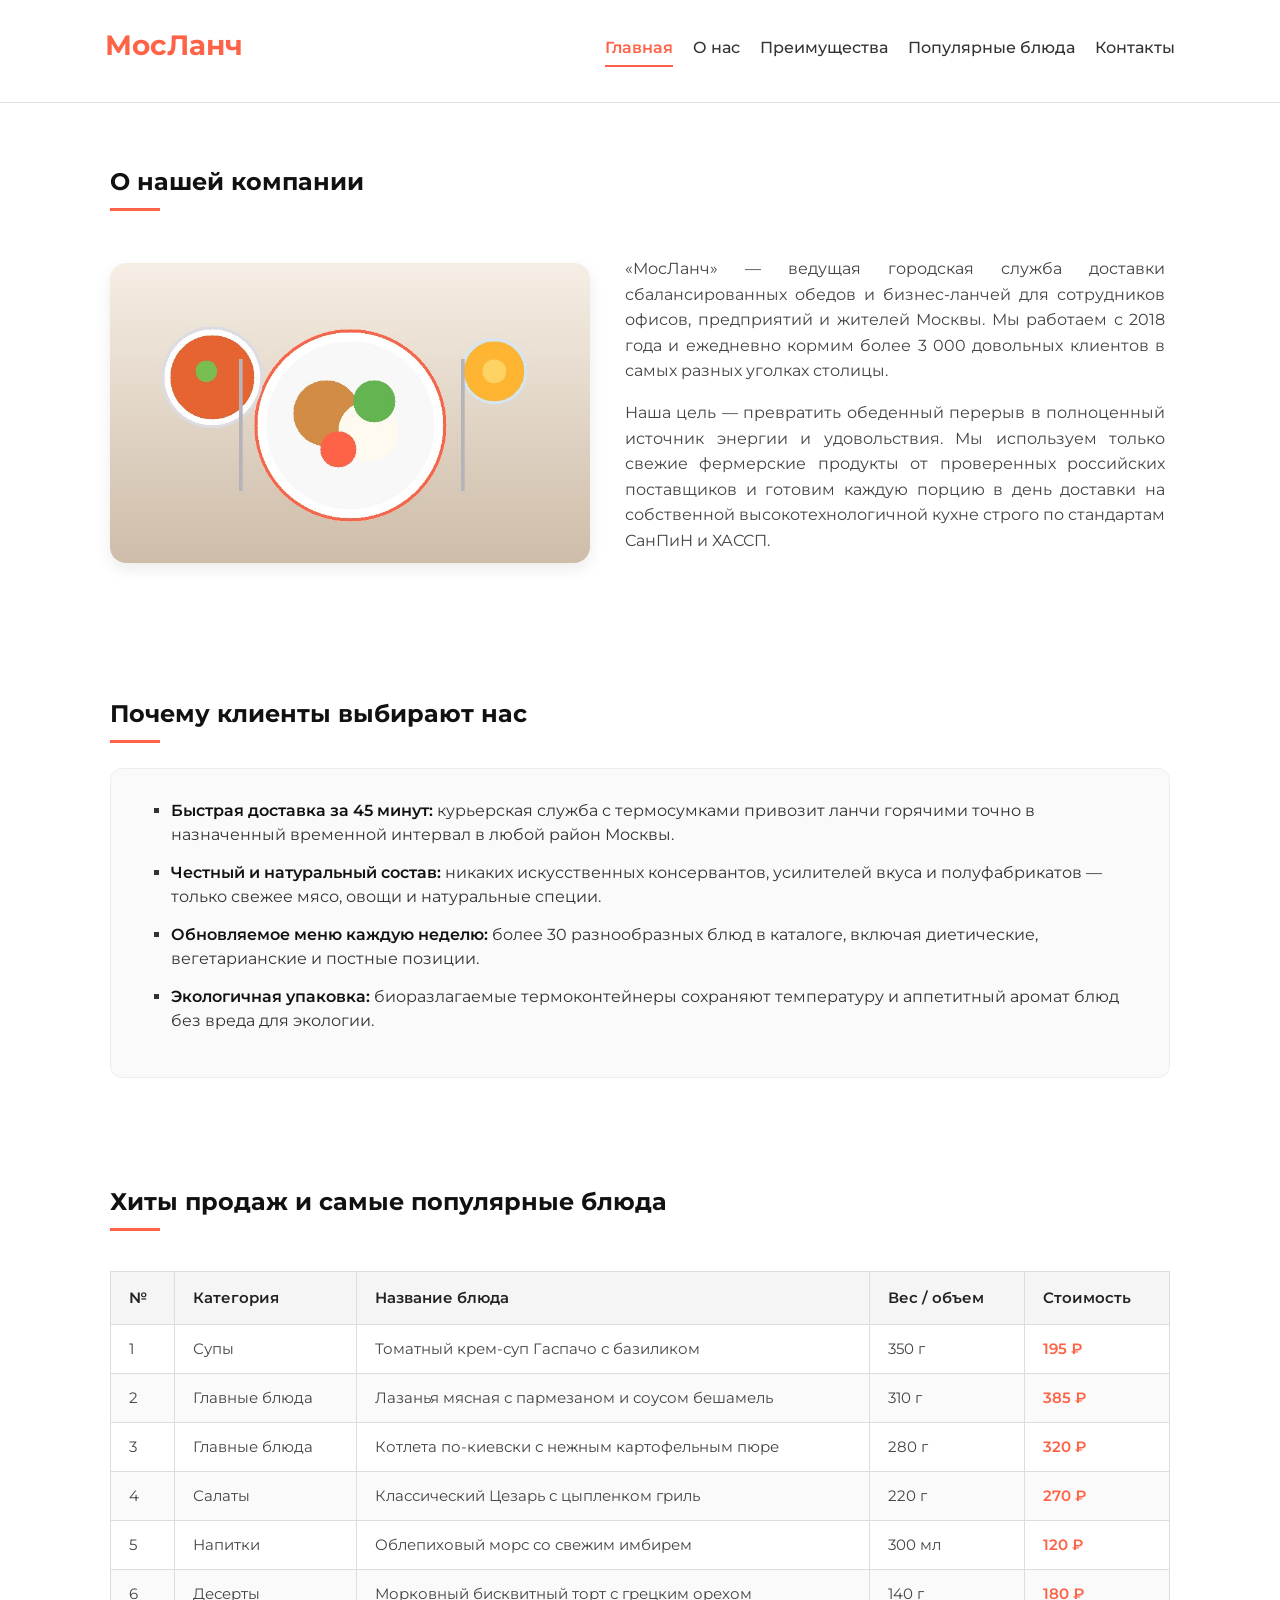
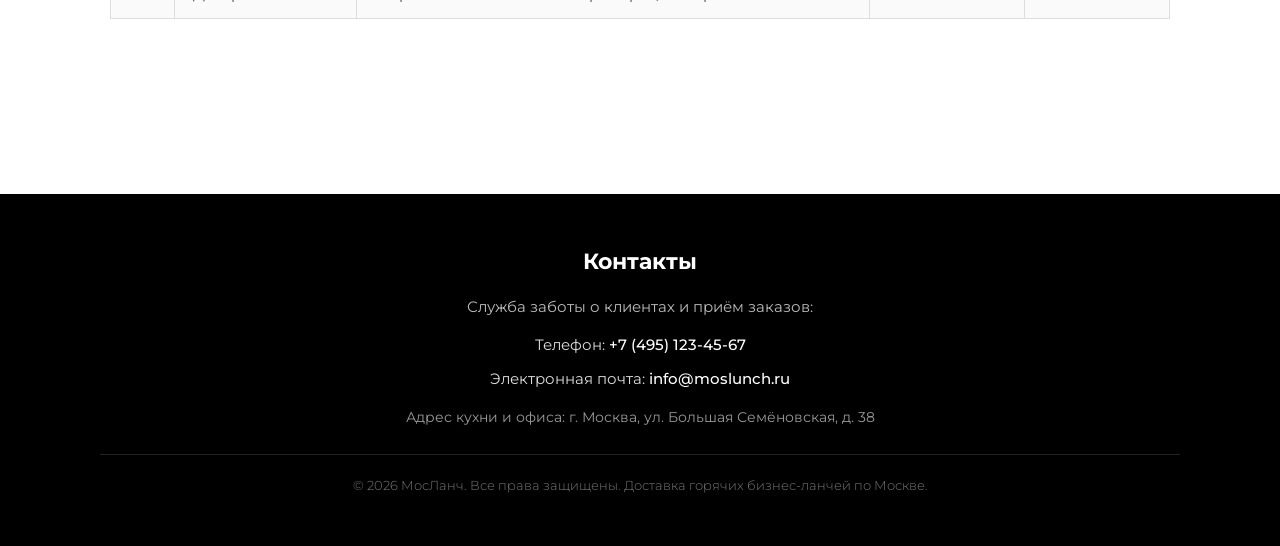
==== index.html @ 25946814 "Лабораторная 1: главная страница службы доставки бизнес-ланчей" ====
<!DOCTYPE html>
<html lang="ru">
<head>
    <meta charset="UTF-8">
    <meta name="viewport" content="width=device-width, initial-scale=1.0">
    <title>МосЛанч — Доставка горячих бизнес-ланчей в Москве</title>
    <link rel="preconnect" href="https://fonts.googleapis.com">
    <link rel="preconnect" href="https://fonts.gstatic.com" crossorigin>
    <link href="https://fonts.googleapis.com/css2?family=Montserrat:ital,wght@0,400;0,500;0,600;0,700;1,400&display=swap" rel="stylesheet">
    <link rel="stylesheet" href="styles/main.css">
</head>
<body>
    <header class="header">
        <div class="container header-container">
            <h1 class="logo">МосЛанч</h1>
            <nav class="nav">
                <a href="index.html" class="nav-link active">Главная</a>
                <a href="#about" class="nav-link">О нас</a>
                <a href="#advantages" class="nav-link">Преимущества</a>
                <a href="#popular" class="nav-link">Популярные блюда</a>
                <a href="#contacts" class="nav-link">Контакты</a>
            </nav>
        </div>
    </header>

    <main class="main">
        <div class="container">
            <section class="section about-section" id="about">
                <h2 class="section-title">О нашей компании</h2>
                <div class="about-content">
                    <img src="images/lunch.jpg" alt="Аппетитный горячий бизнес-ланч" class="about-image">
                    <div class="about-text">
                        <p>«МосЛанч» — ведущая городская служба доставки сбалансированных обедов и бизнес-ланчей для сотрудников офисов, предприятий и жителей Москвы. Мы работаем с 2018 года и ежедневно кормим более 3 000 довольных клиентов в самых разных уголках столицы.</p>
                        <p>Наша цель — превратить обеденный перерыв в полноценный источник энергии и удовольствия. Мы используем только свежие фермерские продукты от проверенных российских поставщиков и готовим каждую порцию в день доставки на собственной высокотехнологичной кухне строго по стандартам СанПиН и ХАССП.</p>
                    </div>
                </div>
            </section>

            <section class="section advantages-section" id="advantages">
                <h2 class="section-title">Почему клиенты выбирают нас</h2>
                <div class="advantages-box">
                    <ul class="advantages-list">
                        <li><strong>Быстрая доставка за 45 минут:</strong> курьерская служба с термосумками привозит ланчи горячими точно в назначенный временной интервал в любой район Москвы.</li>
                        <li><strong>Честный и натуральный состав:</strong> никаких искусственных консервантов, усилителей вкуса и полуфабрикатов — только свежее мясо, овощи и натуральные специи.</li>
                        <li><strong>Обновляемое меню каждую неделю:</strong> более 30 разнообразных блюд в каталоге, включая диетические, вегетарианские и постные позиции.</li>
                        <li><strong>Экологичная упаковка:</strong> биоразлагаемые термоконтейнеры сохраняют температуру и аппетитный аромат блюд без вреда для экологии.</li>
                    </ul>
                </div>
            </section>

            <section class="section popular-section" id="popular">
                <h2 class="section-title">Хиты продаж и самые популярные блюда</h2>
                <div class="table-wrapper">
                    <table class="popular-table">
                        <thead>
                            <tr>
                                <th>№</th>
                                <th>Категория</th>
                                <th>Название блюда</th>
                                <th>Вес / объем</th>
                                <th>Стоимость</th>
                            </tr>
                        </thead>
                        <tbody>
                            <tr>
                                <td>1</td>
                                <td>Супы</td>
                                <td>Томатный крем-суп Гаспачо с базиликом</td>
                                <td>350 г</td>
                                <td>195 ₽</td>
                            </tr>
                            <tr>
                                <td>2</td>
                                <td>Главные блюда</td>
                                <td>Лазанья мясная с пармезаном и соусом бешамель</td>
                                <td>310 г</td>
                                <td>385 ₽</td>
                            </tr>
                            <tr>
                                <td>3</td>
                                <td>Главные блюда</td>
                                <td>Котлета по-киевски с нежным картофельным пюре</td>
                                <td>280 г</td>
                                <td>320 ₽</td>
                            </tr>
                            <tr>
                                <td>4</td>
                                <td>Салаты</td>
                                <td>Классический Цезарь с цыпленком гриль</td>
                                <td>220 г</td>
                                <td>270 ₽</td>
                            </tr>
                            <tr>
                                <td>5</td>
                                <td>Напитки</td>
                                <td>Облепиховый морс со свежим имбирем</td>
                                <td>300 мл</td>
                                <td>120 ₽</td>
                            </tr>
                            <tr>
                                <td>6</td>
                                <td>Десерты</td>
                                <td>Морковный бисквитный торт с грецким орехом</td>
                                <td>140 г</td>
                                <td>180 ₽</td>
                            </tr>
                        </tbody>
                    </table>
                </div>
            </section>
        </div>
    </main>

    <footer class="footer" id="contacts">
        <div class="container footer-container">
            <h2 class="footer-title">Контакты</h2>
            <p class="footer-desc">Служба заботы о клиентах и приём заказов:</p>
            <p class="footer-contact">
                Телефон: <a href="tel:+74951234567" class="footer-link">+7 (495) 123-45-67</a>
            </p>
            <p class="footer-contact">
                Электронная почта: <a href="mailto:info@moslunch.ru" class="footer-link">info@moslunch.ru</a>
            </p>
            <p class="footer-address">
                Адрес кухни и офиса: г. Москва, ул. Большая Семёновская, д. 38
            </p>
            <p class="footer-copyright">
                &copy; 2026 МосЛанч. Все права защищены. Доставка горячих бизнес-ланчей по Москве.
            </p>
        </div>
    </footer>
</body>
</html>
---- styles/main.css ----
/* Базовый сброс и универсальный селектор */
* {
    box-sizing: border-box;
    margin: 0;
    padding: 0;
}

body {
    font-family: 'Montserrat', sans-serif;
    font-size: 16px;
    font-weight: 400;
    color: #333333;
    background-color: #ffffff;
    line-height: 1.6;
}

/* Общий контейнер для центрирования контента */
.container {
    width: 100%;
    max-width: 1100px;
    margin: 0 auto;
    padding: 0 20px;
}

/* Стили шапки и навигации */
.header {
    background-color: #ffffff;
    border-bottom: 1px solid #e0e0e0;
    margin-bottom: 30px;
    padding: 20px 0;
}

.header-container {
    display: flex;
    justify-content: space-between;
    align-items: center;
    flex-wrap: wrap;
    margin: 0 auto;
    padding: 0 15px;
}

.logo {
    font-family: 'Montserrat', sans-serif;
    font-size: 28px;
    font-weight: 700;
    color: tomato;
    margin-bottom: 10px;
}

.nav {
    display: flex;
    gap: 20px;
    flex-wrap: wrap;
    margin: 10px 0;
    padding: 5px 0;
}

.nav-link {
    text-decoration: none;
    font-family: 'Montserrat', sans-serif;
    font-size: 16px;
    font-weight: 500;
    color: #333333;
    padding-bottom: 4px;
    border-bottom: 2px solid transparent;
    transition: color 0.2s ease, border-color 0.2s ease;
}

.nav-link:hover {
    color: tomato;
    border-color: tomato;
}

.nav-link.active {
    color: tomato;
    border-color: tomato;
    font-weight: 600;
}

/* Основной блок страницы */
.main {
    margin: 0 0 50px 0;
    padding: 10px 0;
}

.section {
    margin-bottom: 50px;
    padding: 20px 0;
}

.section-title {
    font-family: 'Montserrat', sans-serif;
    font-size: 24px;
    font-weight: 700;
    color: #111111;
    margin-bottom: 25px;
    position: relative;
    padding-bottom: 10px;
}

.section-title::after {
    content: '';
    position: absolute;
    bottom: 0;
    left: 0;
    width: 50px;
    height: 3px;
    background-color: tomato;
}

/* 1. Секция «О компании» */
.about-content {
    display: flex;
    gap: 30px;
    align-items: center;
    flex-wrap: wrap;
    margin: 15px 0;
    padding: 10px 0;
}

.about-image {
    width: 480px;
    height: 300px;
    object-fit: cover;
    border-radius: 16px;
    box-shadow: 0 6px 16px rgba(0, 0, 0, 0.08);
}

.about-text {
    flex: 1;
    min-width: 280px;
    margin: 5px 0;
    padding: 5px;
}

.about-text p {
    font-family: 'Montserrat', sans-serif;
    font-size: 16px;
    font-weight: 400;
    color: #444444;
    margin-bottom: 16px;
    text-align: justify;
}

/* 2. Секция «Преимущества» */
.advantages-box {
    background-color: #fafafa;
    border: 1px solid #eeeeee;
    border-radius: 12px;
    margin: 15px 0;
    padding: 30px;
}

.advantages-list {
    list-style-type: square;
    margin-left: 20px;
    padding-left: 10px;
}

.advantages-list li {
    font-family: 'Montserrat', sans-serif;
    font-size: 16px;
    font-weight: 400;
    color: #333333;
    margin-bottom: 14px;
    line-height: 1.5;
}

.advantages-list strong {
    font-weight: 600;
    color: #111111;
}

/* 3. Секция «Популярные блюда» и таблица */
.table-wrapper {
    overflow-x: auto;
    margin: 20px 0;
    padding: 5px 0;
}

.popular-table {
    width: 100%;
    border-collapse: collapse;
    border: 1px solid #dddddd;
    margin: 10px 0;
    background-color: #ffffff;
}

.popular-table th {
    background-color: #f5f5f5;
    font-family: 'Montserrat', sans-serif;
    font-size: 15px;
    font-weight: 600;
    color: #222222;
    padding: 14px 18px;
    border: 1px solid #dddddd;
    text-align: left;
}

.popular-table td {
    font-family: 'Montserrat', sans-serif;
    font-size: 15px;
    font-weight: 400;
    color: #444444;
    padding: 12px 18px;
    border: 1px solid #dddddd;
    text-align: left;
}

.popular-table tbody tr:nth-child(even) {
    background-color: #fafafa;
}

.popular-table tbody tr:hover {
    background-color: #fff6f4;
}

.popular-table td:last-child {
    font-weight: 600;
    color: tomato;
}

/* Подвал сайта (footer) */
.footer {
    background-color: black;
    color: white;
    margin-top: 60px;
    padding: 40px 20px;
    text-align: center;
}

.footer-container {
    margin: 0 auto;
    padding: 10px;
}

.footer-title {
    font-family: 'Montserrat', sans-serif;
    font-size: 22px;
    font-weight: 700;
    color: white;
    margin-bottom: 16px;
}

.footer-desc {
    font-family: 'Montserrat', sans-serif;
    font-size: 15px;
    font-weight: 400;
    color: #bbbbbb;
    margin-bottom: 14px;
}

.footer-contact {
    font-family: 'Montserrat', sans-serif;
    font-size: 15px;
    font-weight: 400;
    color: #dddddd;
    margin-bottom: 10px;
}

.footer-address {
    font-family: 'Montserrat', sans-serif;
    font-size: 14px;
    font-weight: 400;
    color: #999999;
    margin: 15px 0 20px 0;
}

.footer-copyright {
    font-family: 'Montserrat', sans-serif;
    font-size: 13px;
    font-weight: 300;
    color: #777777;
    margin-top: 25px;
    border-top: 1px solid #222222;
    padding-top: 20px;
}

.footer-link {
    text-decoration: none;
    font-family: 'Montserrat', sans-serif;
    font-size: 15px;
    font-weight: 500;
    color: white;
    transition: color 0.2s ease;
}

.footer-link:hover {
    color: tomato;
}
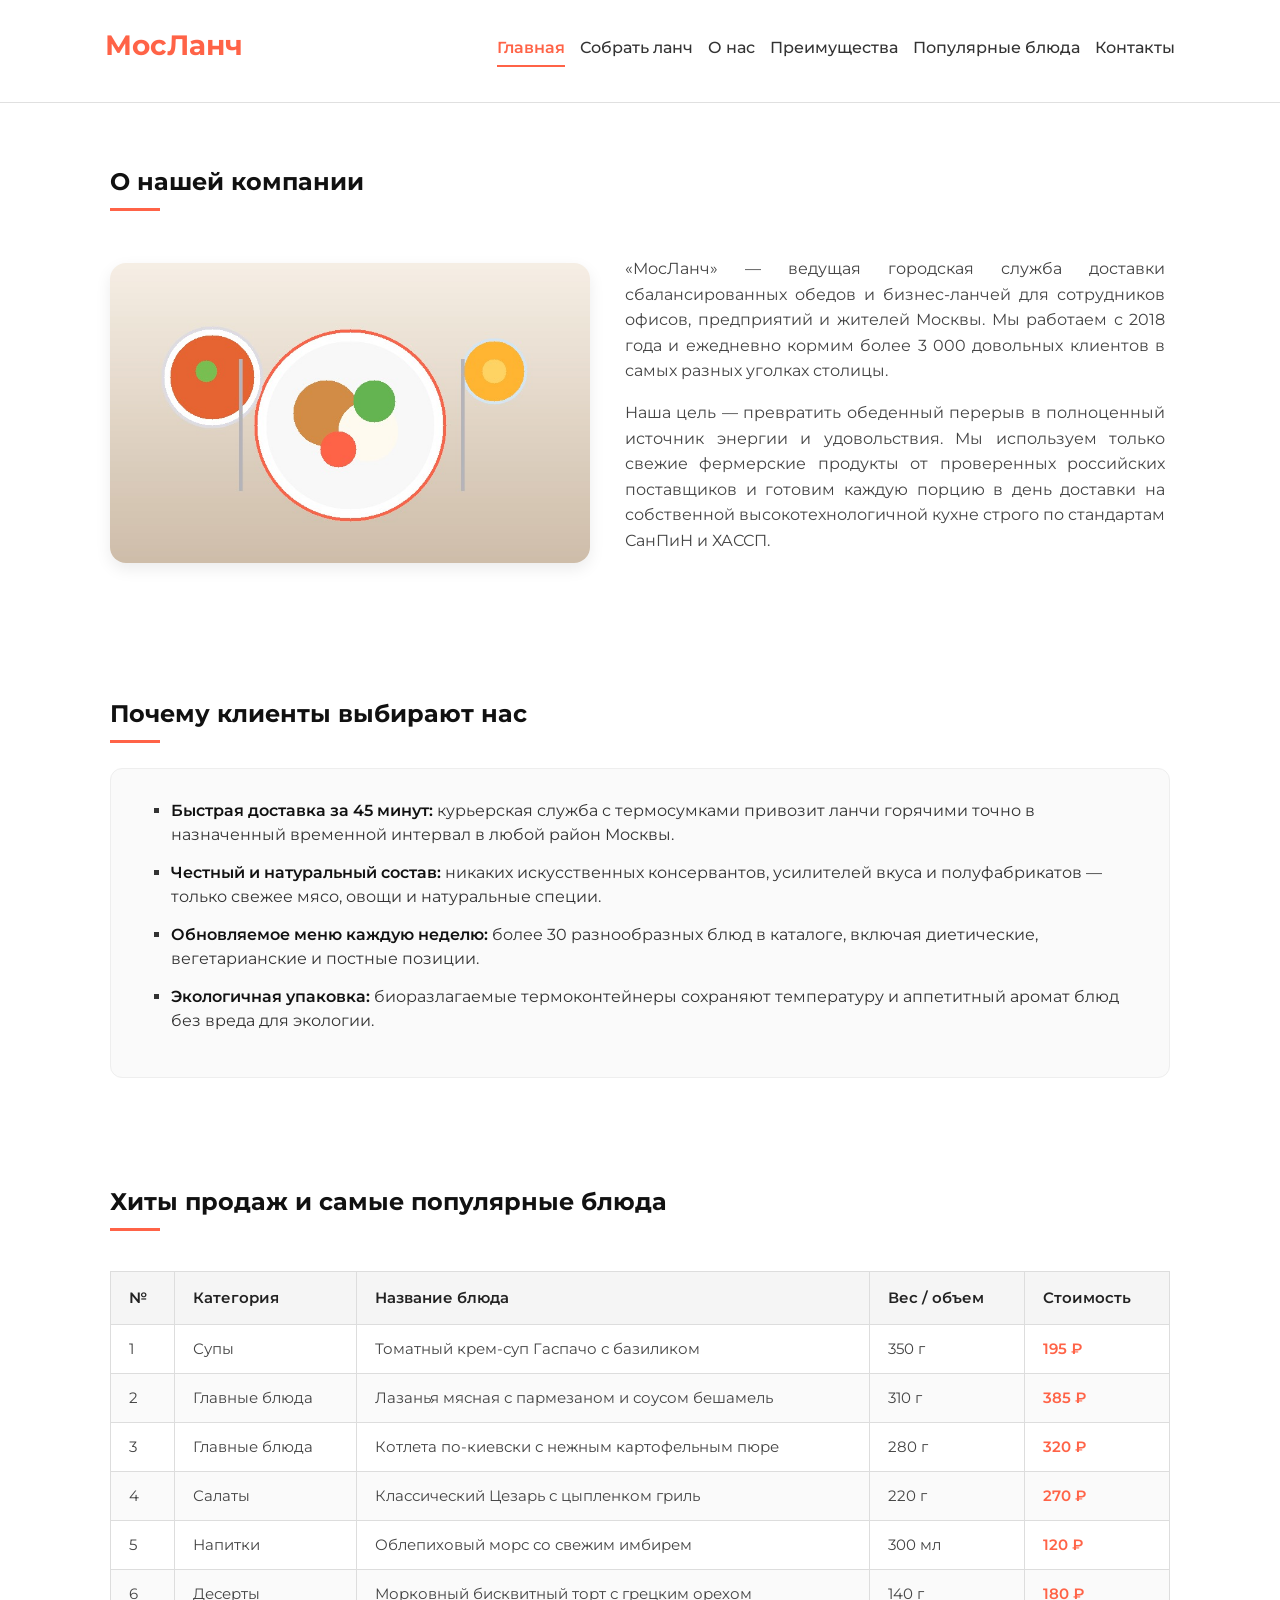
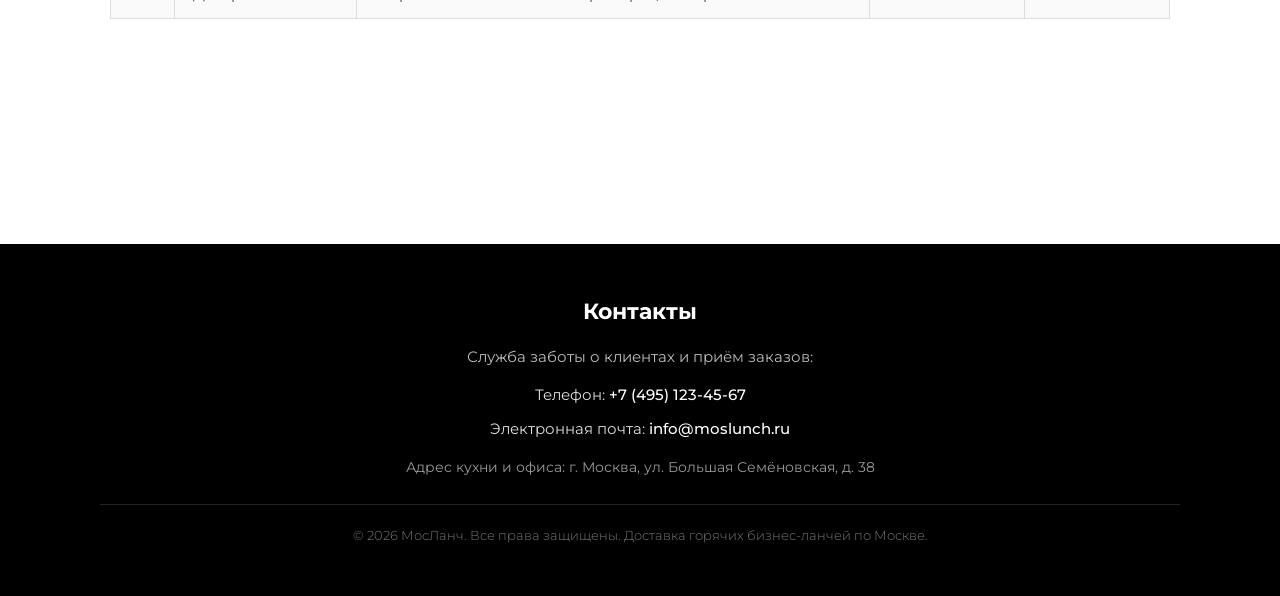
==== commit 22e6088b: "Лабораторная 2: страница меню «Собрать ланч», карточки блюд и адаптивная верстка" ====
--- a/index.html
+++ b/index.html
@@ -15,6 +15,7 @@
             <h1 class="logo">МосЛанч</h1>
             <nav class="nav">
                 <a href="index.html" class="nav-link active">Главная</a>
+                <a href="lunch.html" class="nav-link">Собрать ланч</a>
                 <a href="#about" class="nav-link">О нас</a>
                 <a href="#advantages" class="nav-link">Преимущества</a>
                 <a href="#popular" class="nav-link">Популярные блюда</a>
--- a/styles/main.css
+++ b/styles/main.css
@@ -5,7 +5,11 @@
     padding: 0;
 }
 
+/* Sticky footer через flex-контейнер на весь viewport */
 body {
+    display: flex;
+    flex-direction: column;
+    min-height: 100vh;
     font-family: 'Montserrat', sans-serif;
     font-size: 16px;
     font-weight: 400;
@@ -49,7 +53,7 @@
 
 .nav {
     display: flex;
-    gap: 20px;
+    gap: 15px;
     flex-wrap: wrap;
     margin: 10px 0;
     padding: 5px 0;
@@ -77,8 +81,9 @@
     font-weight: 600;
 }
 
-/* Основной блок страницы */
+/* Основной блок страницы: flex: 1 прижимает footer к низу экрана */
 .main {
+    flex: 1;
     margin: 0 0 50px 0;
     padding: 10px 0;
 }
@@ -288,3 +293,66 @@
 .footer-link:hover {
     color: tomato;
 }
+
+/* Медиазапросы (@media) для адаптивности */
+@media (max-width: 800px) {
+    .nav {
+        justify-content: space-between;
+    }
+
+    .about-image {
+        width: 500px;
+        max-width: 100%;
+        height: auto;
+    }
+}
+
+@media (max-width: 600px) {
+    .logo,
+    h1,
+    .section-title,
+    section > h2 {
+        text-align: center;
+    }
+
+    .section-title::after {
+        left: 50%;
+        transform: translateX(-50%);
+    }
+
+    .nav {
+        flex-direction: column;
+        align-items: center;
+    }
+
+    .nav-link {
+        font-size: 20px; /* Размер шрифта ссылок увеличен на +4px (было 16px) */
+    }
+
+    .about-content {
+        justify-content: center;
+    }
+
+    .about-image {
+        width: 100%;
+        height: auto;
+    }
+
+    .popular-table th,
+    .popular-table td {
+        font-size: 13px; /* Размер шрифта таблицы уменьшен на -2px (было 15px) */
+        padding: 10px 8px;
+    }
+}
+
+@media (max-width: 400px) {
+    .popular-table th,
+    .popular-table td {
+        font-size: 11px; /* Шрифт таблицы ещё уменьшен на -2px для предотвращения скролла */
+        padding: 8px 4px;
+    }
+
+    .header-container {
+        justify-content: center;
+    }
+}
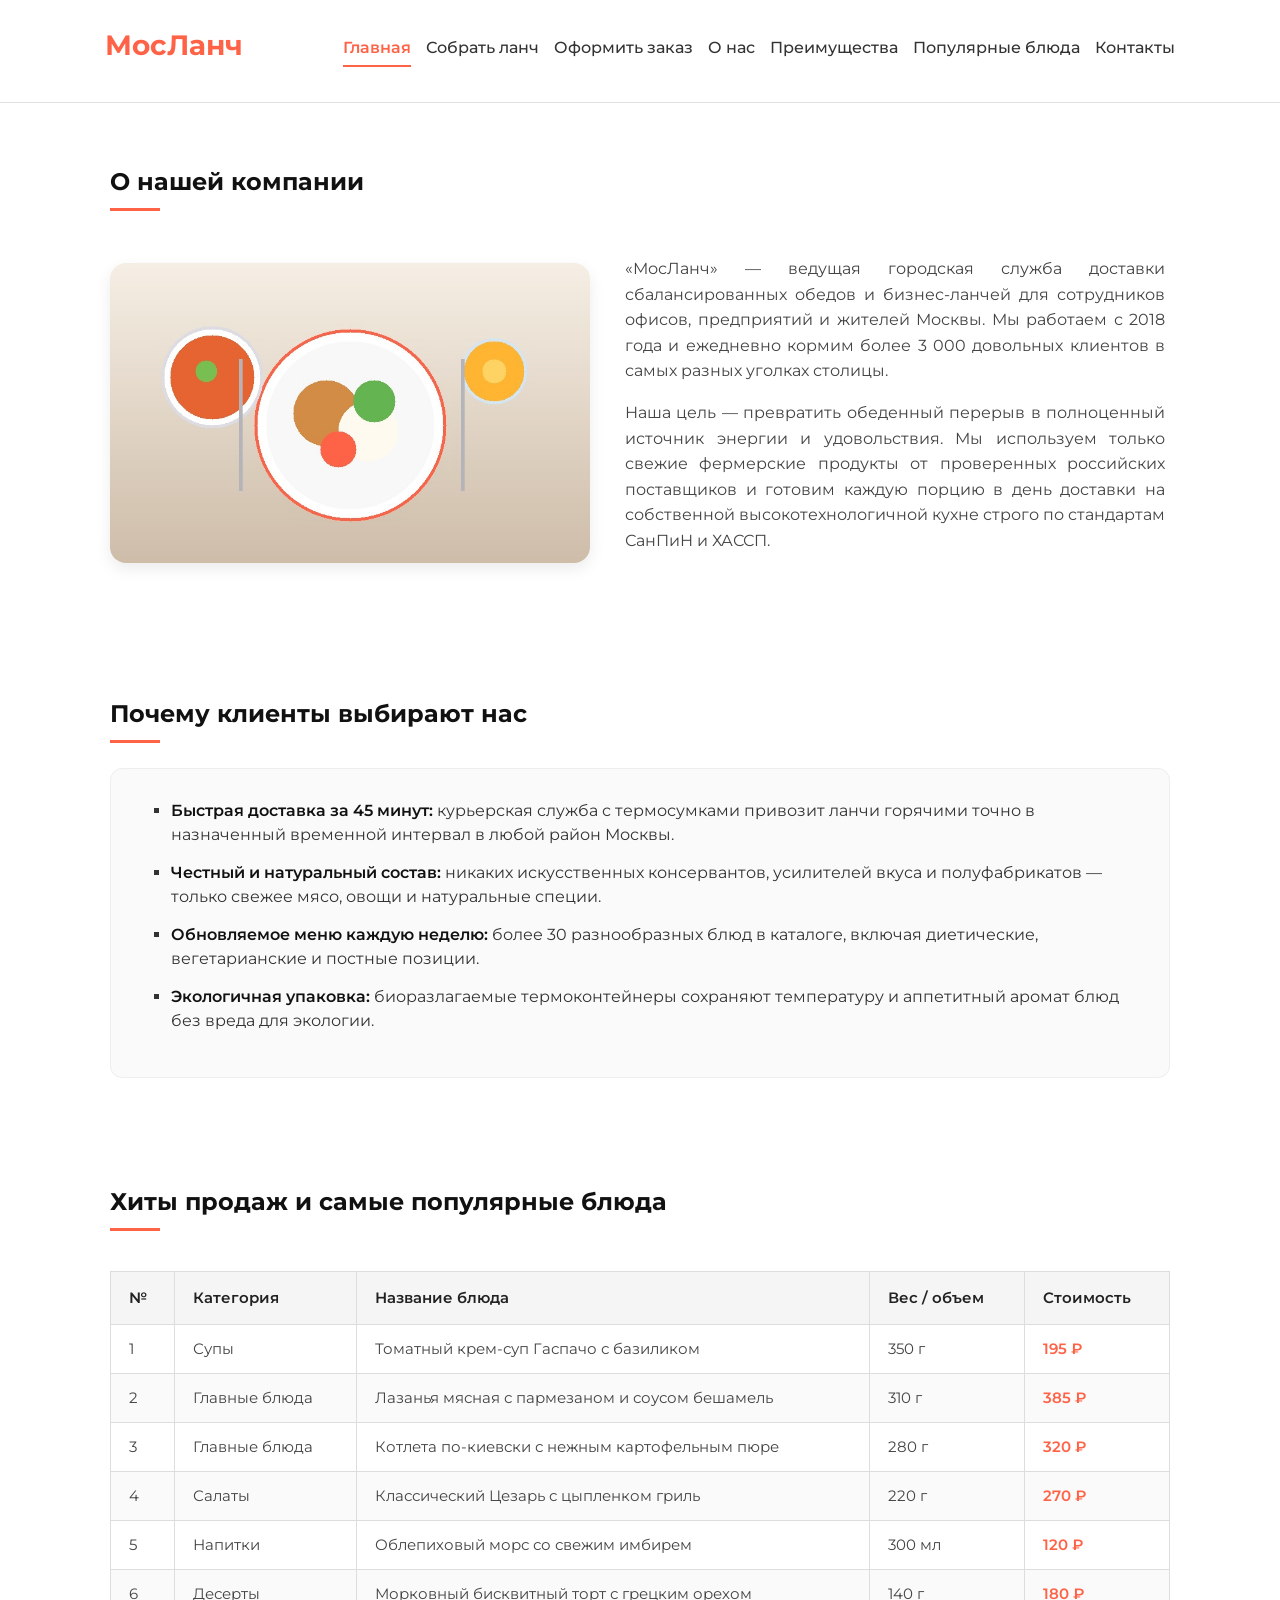
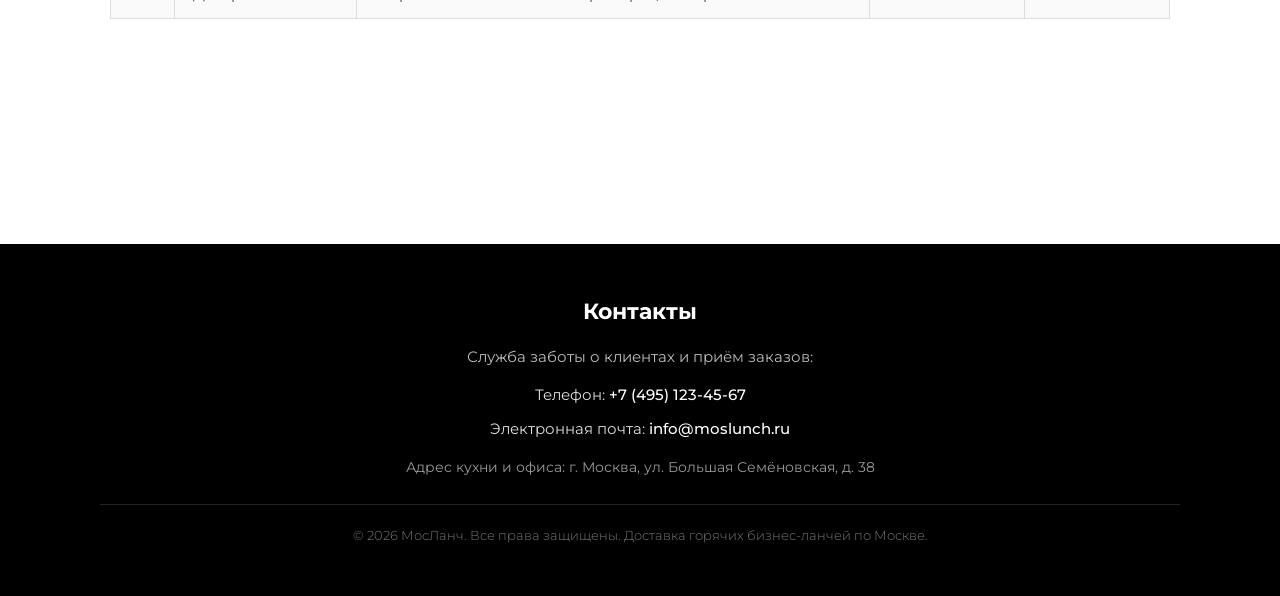
==== commit b4ac296c: "Лаба 8: сохранение корзины и оформление заказа" ====
--- a/index.html
+++ b/index.html
@@ -16,6 +16,7 @@
             <nav class="nav">
                 <a href="index.html" class="nav-link active">Главная</a>
                 <a href="lunch.html" class="nav-link">Собрать ланч</a>
+                <a href="order.html" class="nav-link">Оформить заказ</a>
                 <a href="#about" class="nav-link">О нас</a>
                 <a href="#advantages" class="nav-link">Преимущества</a>
                 <a href="#popular" class="nav-link">Популярные блюда</a>
--- a/styles/main.css
+++ b/styles/main.css
@@ -1,11 +1,9 @@
-/* Базовый сброс и универсальный селектор */
 * {
     box-sizing: border-box;
     margin: 0;
     padding: 0;
 }
 
-/* Sticky footer через flex-контейнер на весь viewport */
 body {
     display: flex;
     flex-direction: column;
@@ -18,7 +16,6 @@
     line-height: 1.6;
 }
 
-/* Общий контейнер для центрирования контента */
 .container {
     width: 100%;
     max-width: 1100px;
@@ -26,7 +23,6 @@
     padding: 0 20px;
 }
 
-/* Стили шапки и навигации */
 .header {
     background-color: #ffffff;
     border-bottom: 1px solid #e0e0e0;
@@ -81,7 +77,6 @@
     font-weight: 600;
 }
 
-/* Основной блок страницы: flex: 1 прижимает footer к низу экрана */
 .main {
     flex: 1;
     margin: 0 0 50px 0;
@@ -113,7 +108,6 @@
     background-color: tomato;
 }
 
-/* 1. Секция «О компании» */
 .about-content {
     display: flex;
     gap: 30px;
@@ -147,7 +141,6 @@
     text-align: justify;
 }
 
-/* 2. Секция «Преимущества» */
 .advantages-box {
     background-color: #fafafa;
     border: 1px solid #eeeeee;
@@ -176,7 +169,6 @@
     color: #111111;
 }
 
-/* 3. Секция «Популярные блюда» и таблица */
 .table-wrapper {
     overflow-x: auto;
     margin: 20px 0;
@@ -225,7 +217,6 @@
     color: tomato;
 }
 
-/* Подвал сайта (footer) */
 .footer {
     background-color: black;
     color: white;
@@ -294,7 +285,6 @@
     color: tomato;
 }
 
-/* Медиазапросы (@media) для адаптивности */
 @media (max-width: 800px) {
     .nav {
         justify-content: space-between;
@@ -326,7 +316,7 @@
     }
 
     .nav-link {
-        font-size: 20px; /* Размер шрифта ссылок увеличен на +4px (было 16px) */
+        font-size: 20px; 
     }
 
     .about-content {
@@ -340,7 +330,7 @@
 
     .popular-table th,
     .popular-table td {
-        font-size: 13px; /* Размер шрифта таблицы уменьшен на -2px (было 15px) */
+        font-size: 13px; 
         padding: 10px 8px;
     }
 }
@@ -348,7 +338,7 @@
 @media (max-width: 400px) {
     .popular-table th,
     .popular-table td {
-        font-size: 11px; /* Шрифт таблицы ещё уменьшен на -2px для предотвращения скролла */
+        font-size: 11px; 
         padding: 8px 4px;
     }
 
